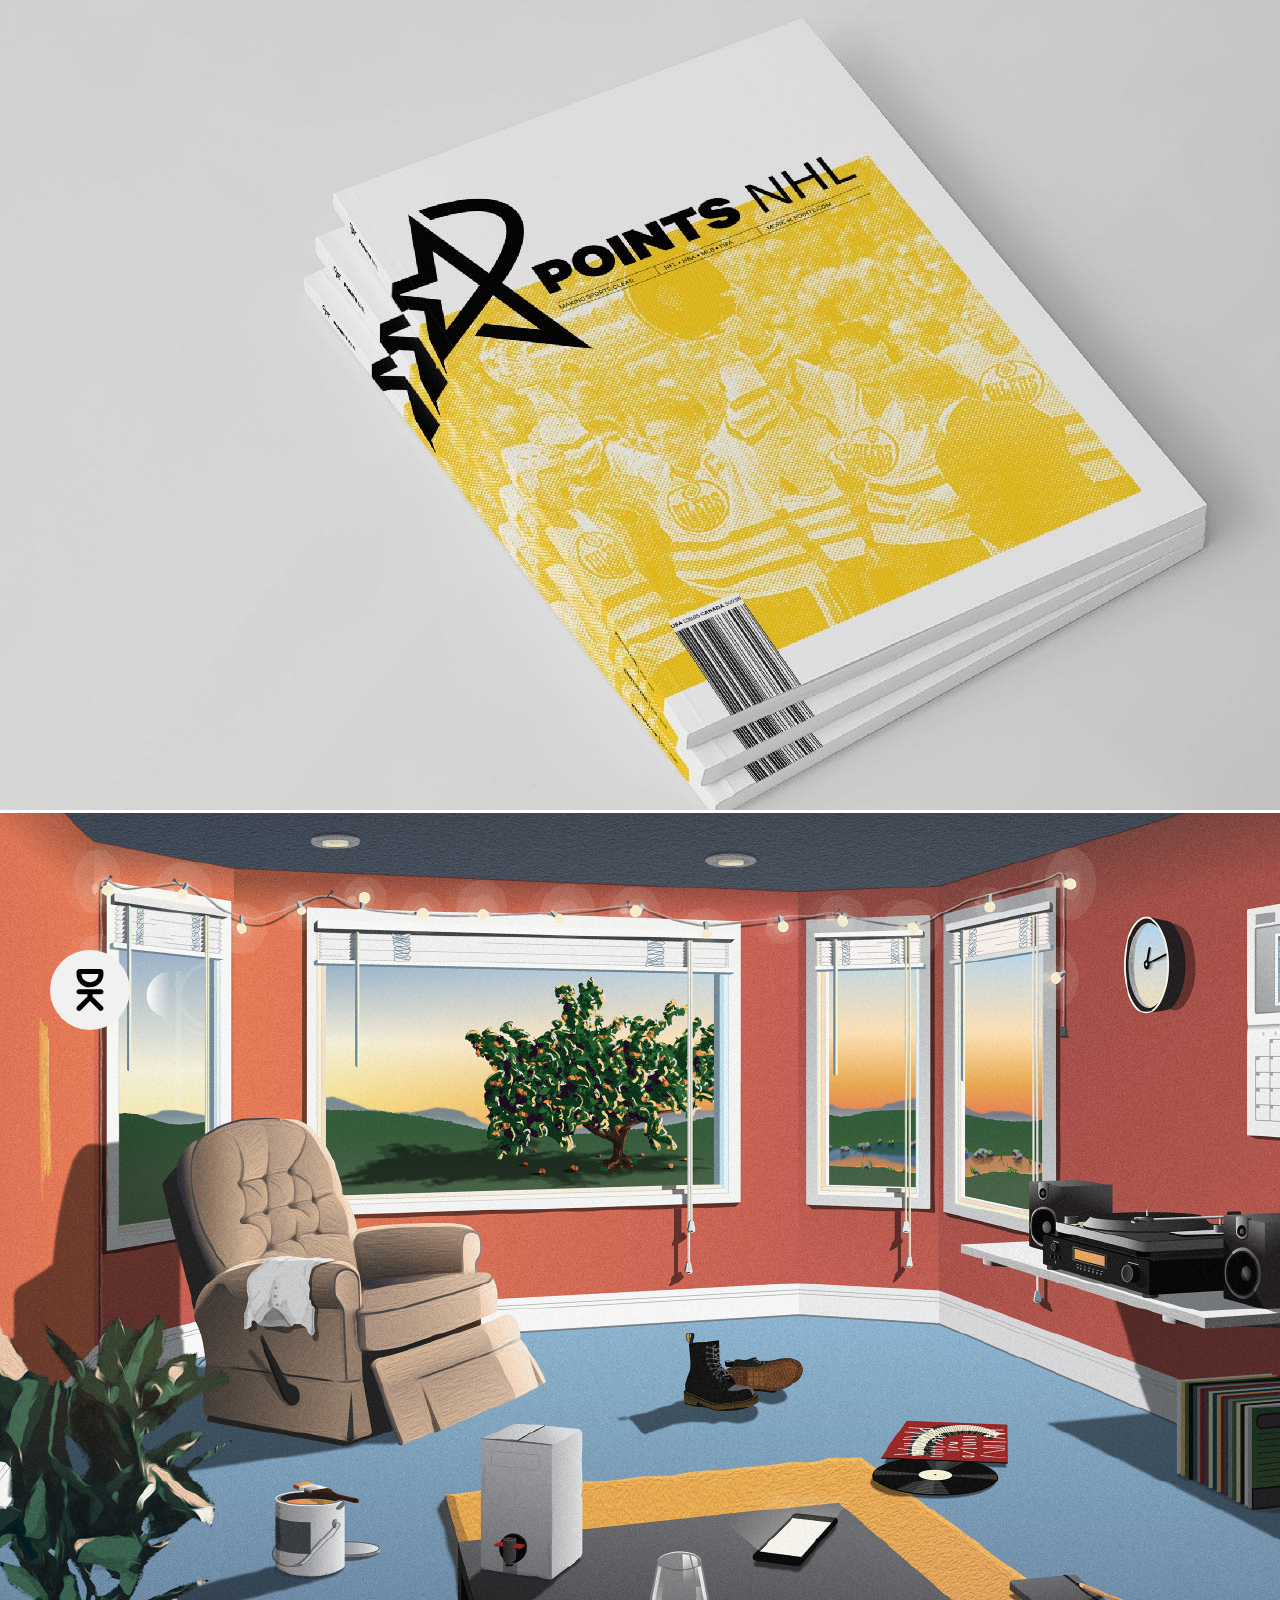
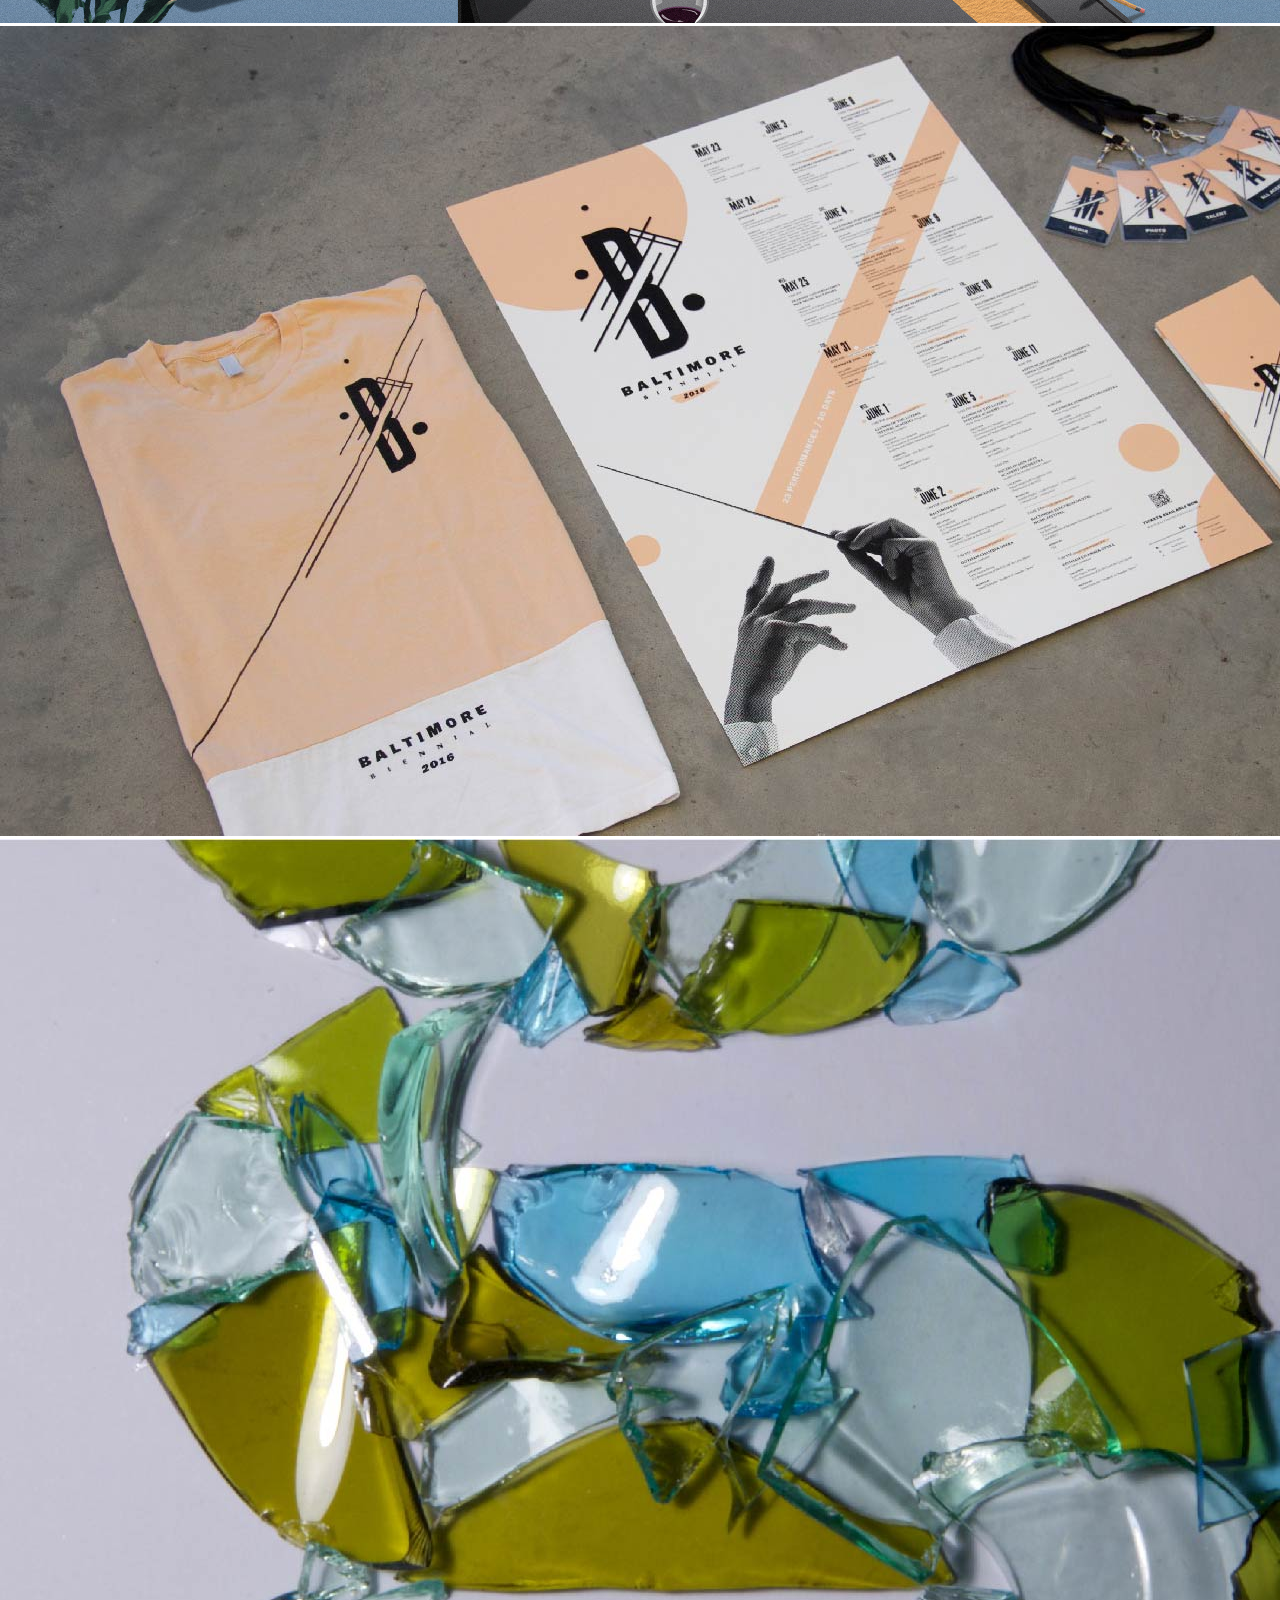
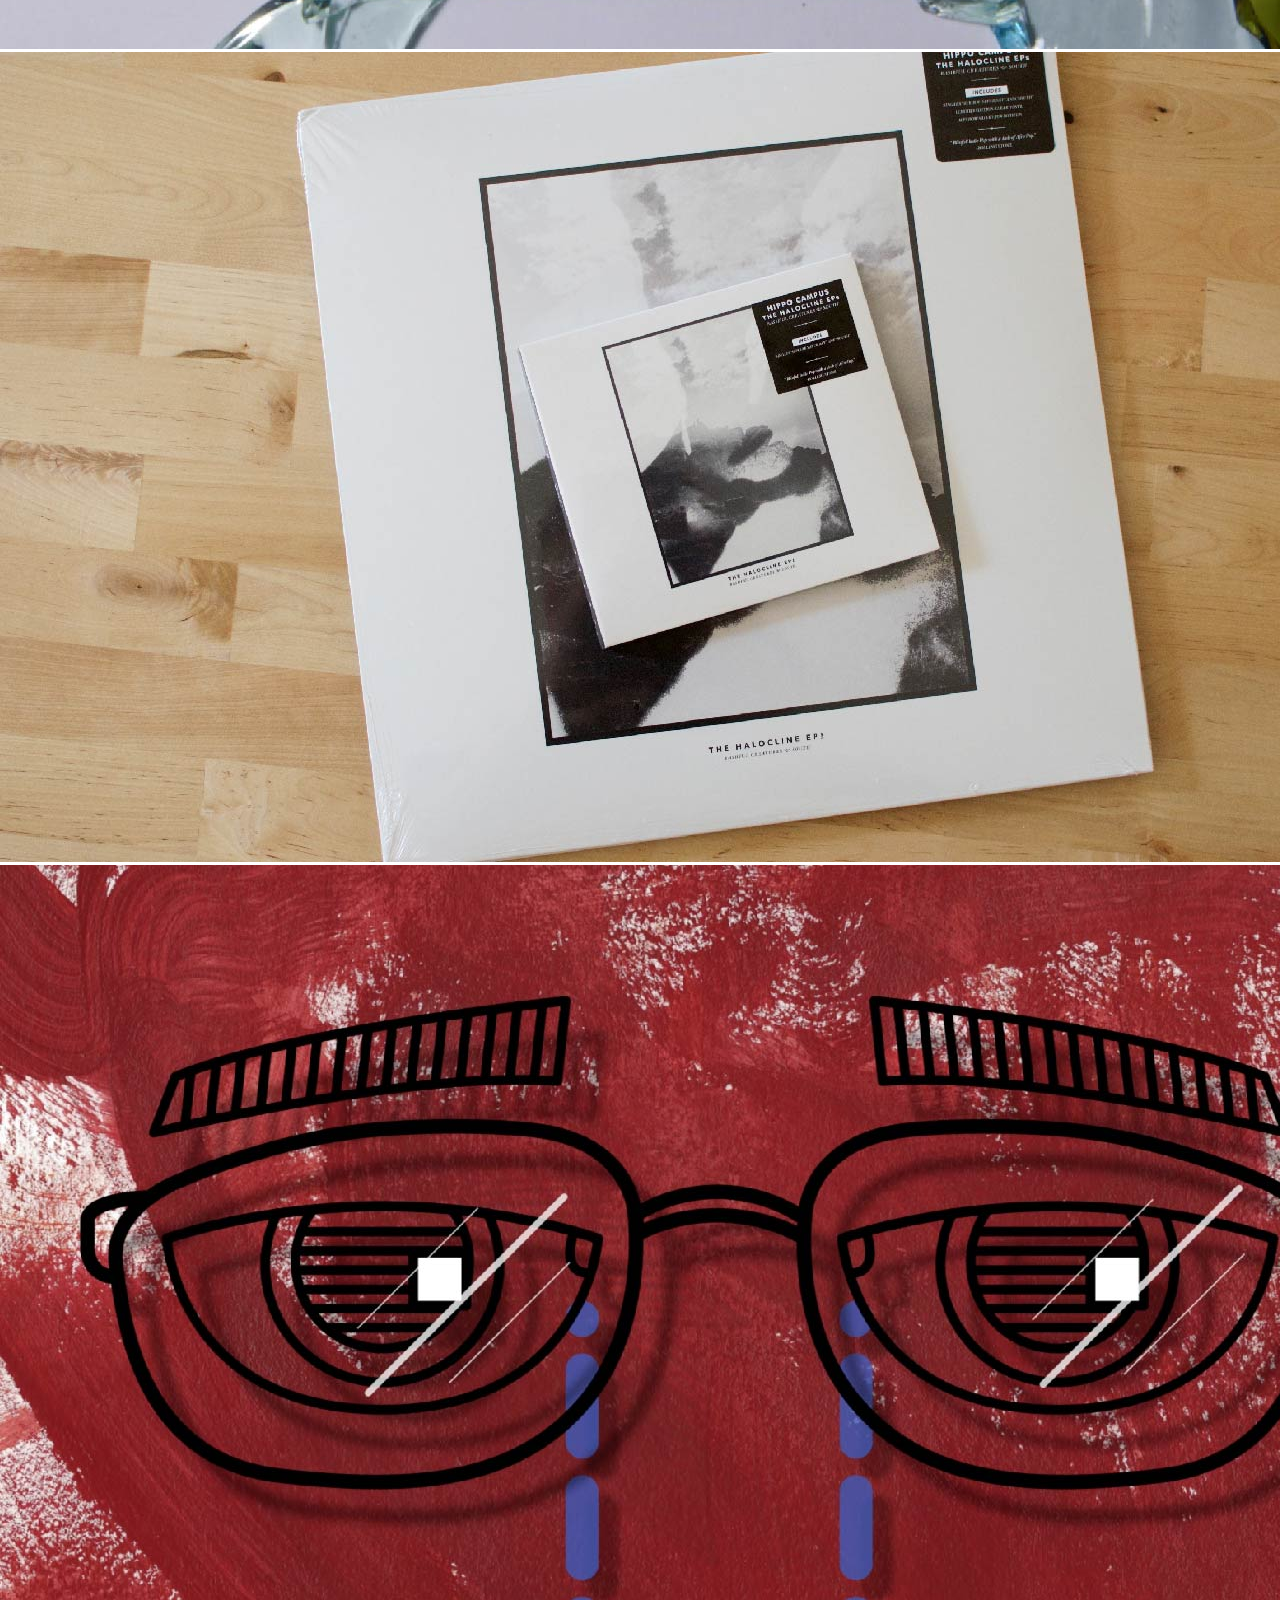
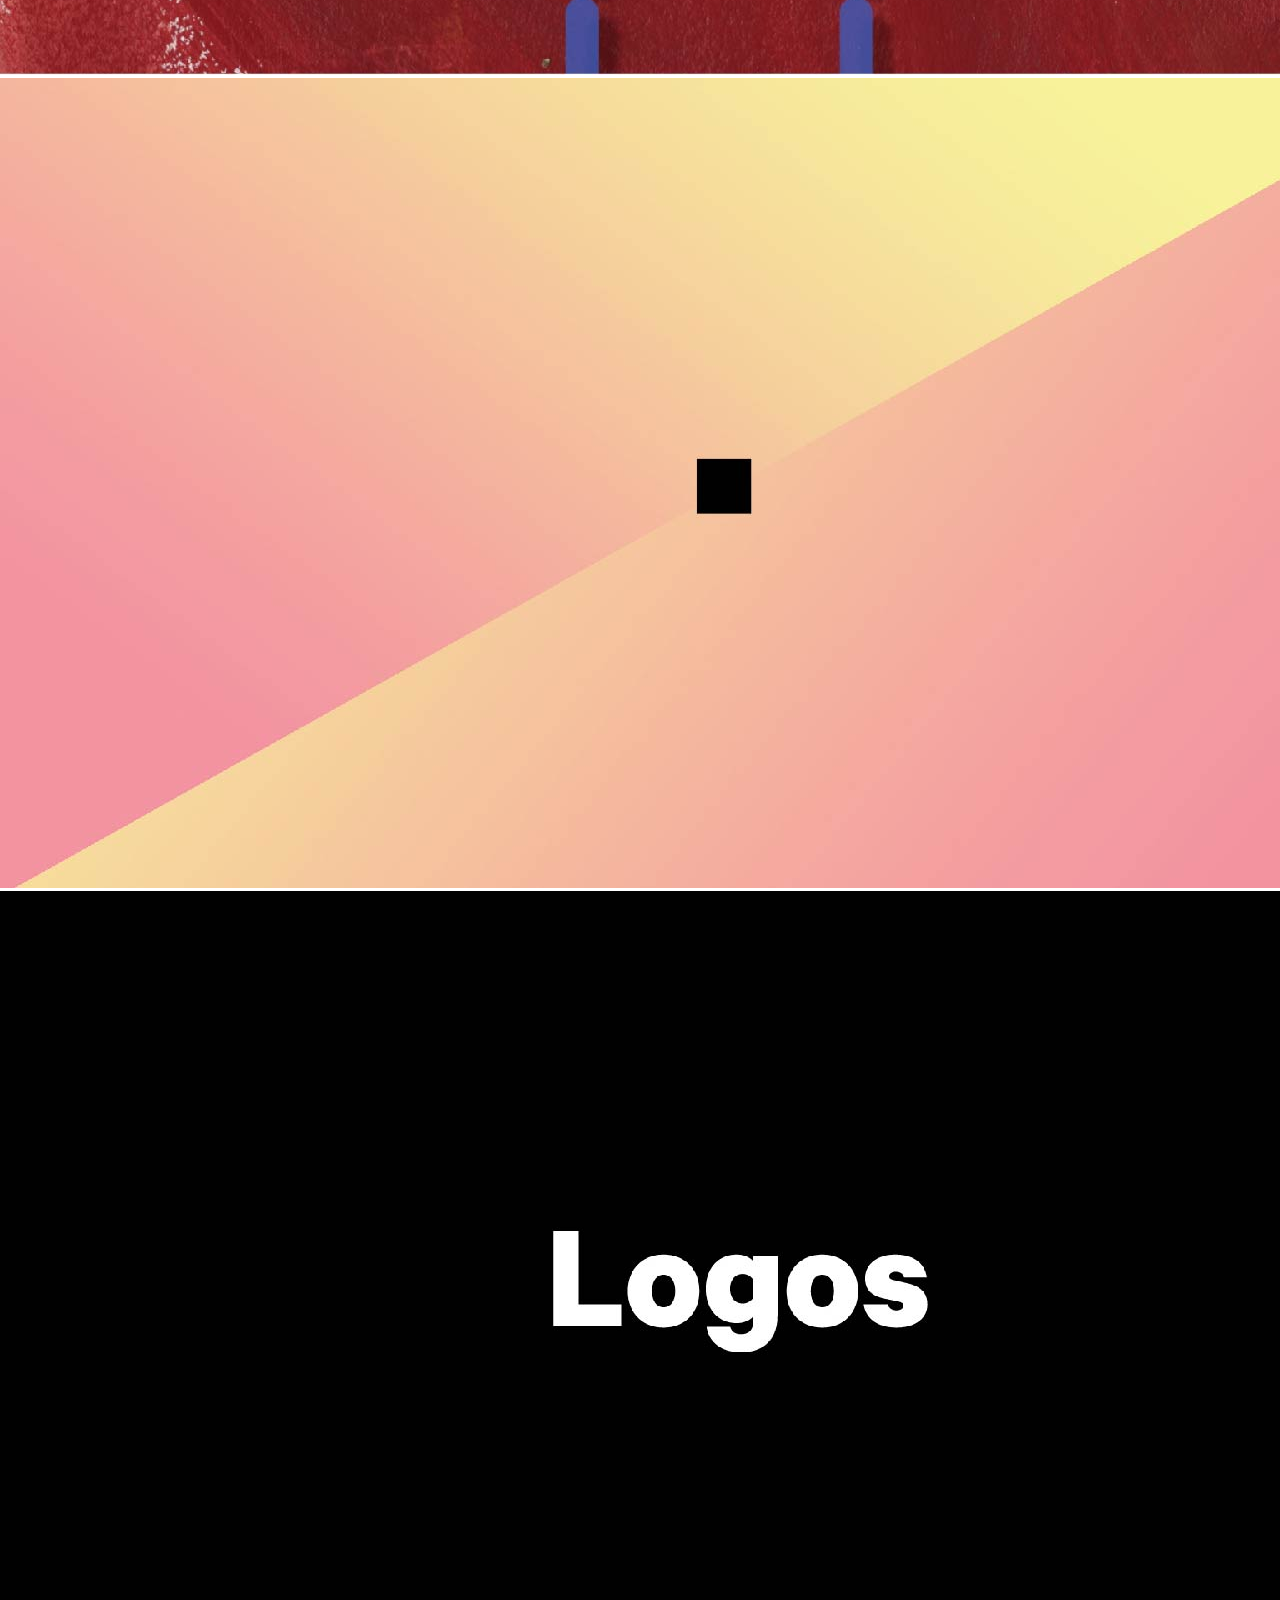
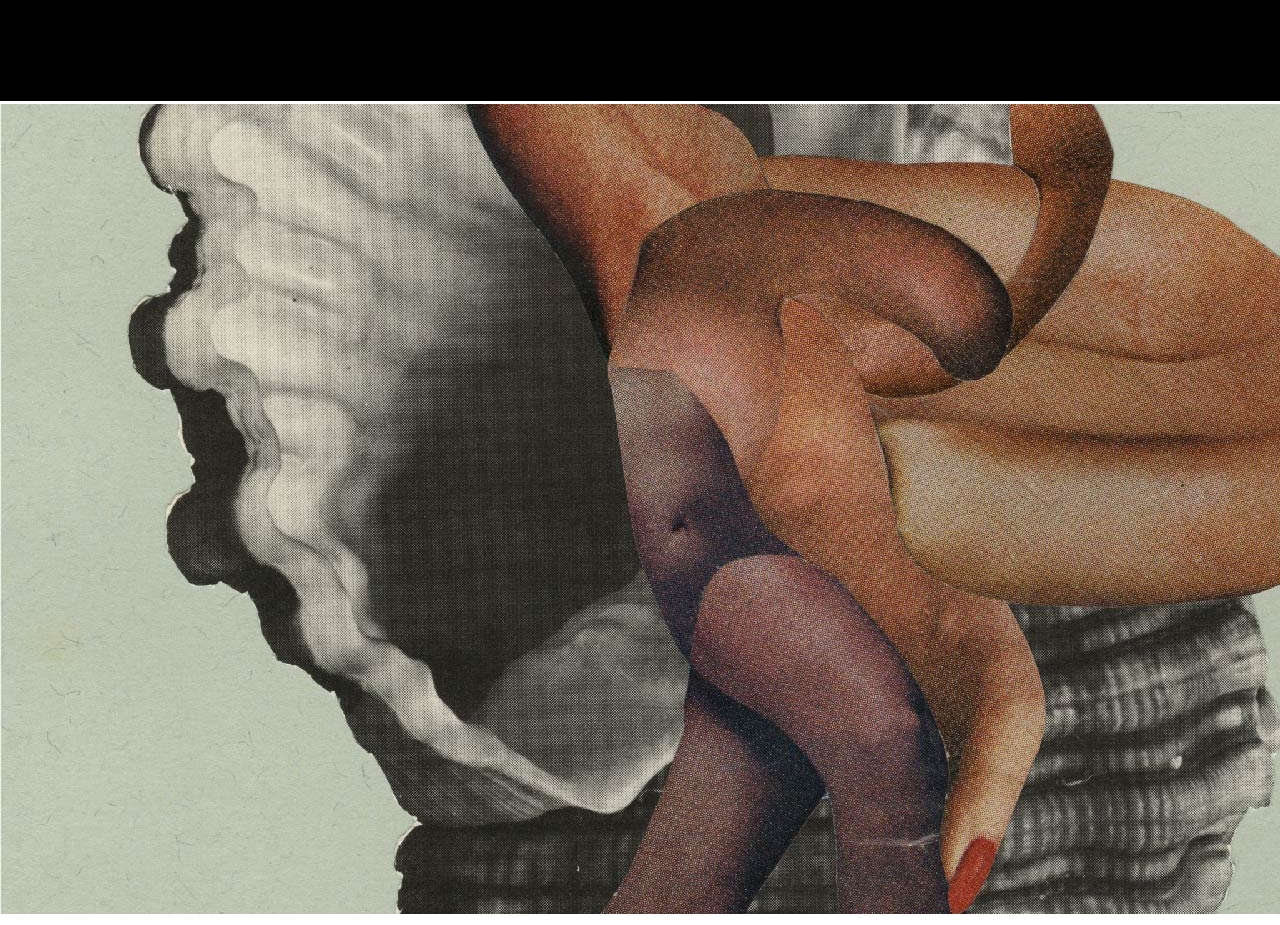
==== html/index.html @ ea343a78 "some file orginization" ====
<!DOCTYPE html>
<html lang="en">
<head>
  <meta charset="utf-8" name="viewport" content="width=device-width, initial-scale=1">
  <title> David Kramer </title>
  <!--[if lt IE 9]><script src="http://html5shim.googlecode.com/svn/truck/html5.js"></script><![end if]-->
  <link rel="shortcut icon" href="../images/ICONS/favicon.ico">
  <link href="https://fonts.googleapis.com/css?family=Anonymous+Pro|Inknut+Antiqua" rel="stylesheet">
  <link rel="stylesheet" href="../css/styles.css" >
</head>
<body>
  <script src="../js/dk_index.js"></script>
  <header>

      <!--DK LOGO NAVIGATION-->

      <nav id="nav_column">
        <div class="nav_content">
          <a href="dk_menu:about.html">
          <img class="logo" src="../images/DK_NAV.svg" alt="DK Logo and Navigation Button">
          </a>
        </div>
      </nav>
  </header>

  <main>

      <!--PROJECT IMAGES/LINKS-->
        <ul class="thumb_items">

          <li id ="thumb1">
          <a href="#">
            <img class="image" src="../images/Points_Thumb.jpg" alt="Sports Publication" />
          </a>
          </li>

          <li id ="thumb2">
          <a href="#">
            <img class="image" src="../images/Landmark_Thumb.png" alt="Illustrated Room" />
          </a>
          </li>

          <li id ="thumb3">
          <a href="#">
            <img class="image" src="../images/BB_Thumb.jpg" alt="Music Festival Collateral" />
          </a>
          </li>

          <li id ="thumb4">
          <a href="#">
            <img class="image" src="../images/Glass_Thumb.jpg" alt="Glass Lettering" />
          </a>
          </li>

          <li id ="thumb5">
          <a href="#">
            <img class="image" src="../images/HC_Thumb.jpg" alt="Vinyl Record and CD" />
          </a>
          </li>

          <li id ="thumb6">
          <a href="#">
            <img class="image" src="../images/GG_Thumb.jpg" alt="Great Gatsby Title Sequence" />
          </a>
          </li>

          <li id ="thumb7">
          <a href="#">
            <img class="image" src="../images/Detroit_Thumb.jpg" alt="Music Animation" />
          </a>
          </li>

          <li id ="thumb8">
          <a href="#">
            <img class="image" src="../images/Logo_Thumb.jpg" alt="Logos" />
          </a>
          </li>

          <li id ="thumb9">
          <a href="#">
            <img class="image" src="../images/Collage_Thumb.jpg" alt="Paper Collages" />
          </a>
          </li>

        </ul>

  </main>
  <footer>
  <!--BOTTOM NAV-->
  </footer>
</body>
<html>
---- css/styles.css ----
html, body, div, span, applet, object, iframe, h1, h2, h3, h4, h5, h6, p, blockquote, pre, a, abbr, acronym, address, big, cite, code, del, dfn, em, img, ins, kbd, q, s, samp, small, strike, strong, sub, sup, tt, var, b, u, i, center, dl, dt, dd, ol, ul, li, fieldset, form, label, legend, table, caption, tbody, tfoot, thead, tr, th, td, article, aside, canvas, details, embed, figure, figcaption, footer, header, hgroup, menu, nav, output, ruby, section, summary, time, mark, audio, video {
  margin: 0;
  padding: 0;
  border: 0;
  font-size: 100%;
  font: inherit;
  vertical-align: baseline;
}

article, aside, details, figcaption, figure, footer, header, hgroup, menu, nav, section {
  display: block;
}

body {
  line-height: 1;
  min-width: 850px;
}

html, body {
  min-width: 850px;
}

a {
  color: black;
  font-family: 'Inknut Antiqua', Georgia, serif;
  font-weight: bold;
  font-size: 12px;
  line-height: 15px;
  text-decoration: none;
  cursor: crosshair;
}

a:hover{
  color: #808284;
}

p {
  font-family: 'Anonymous Pro', monospace;
  font-size: 12px;
  line-height: 17px;
}

h1, h2, h3, h4, h5, h6 { /*reset for mobile browsers */

font-weight: normal;

}

h1 {
  font-family: 'Inknut Antiqua', Georgia, serif;
  font-weight: bold;
  font-size: 26px;
  line-height: 35px;
  margin-bottom: 15px;
  text-shadow: 0 0 0;
}

h2 {
  font-family: 'Inknut Antiqua', Georgia, serif;
  font-weight: medium;
  font-size: 17px;
  line-height: 25px;
  margin-bottom: 20px;
}

ul {
  list-style: none;
}

hr {
  width: 20px;
  border: 1px solid black;
}
}

/* INDEX PROJECT THUMBNAILS */

.thumb_items {
  list-style: none;
}

.thumb {
  float: left;
  width: 33.33%;
  max-height: 960px;
}

/* NAVIGATION */

  /* PARENT */

#nav_column {
  width: 300px;
  height: 100%;
  margin-top: 15px;
  margin-left: 15px;
  overflow: hidden;
  position: fixed;
  float: left;
  z-index: 999;
  align-content: center;
}

  /* CHILDREN */

.nav_content {
  width: 150px;
  height: 100%;
  padding-top: 35px;
  overflow: hidden;
  position: fixed;
  z-index: 999;
  align-content: center;
}

  /* GRANDCHILDREN */

.logo {
  width: 80px;
  height: 80px;
  cursor: crosshair;
  z-index: 999;
  margin: 0 auto;
  position: absolute;
  left: 50%;
  transform: translateX(-50%);
  transform-origin: center;
}

.logo:hover {
  transform:translateX(-50%) rotate(-45deg);

}
.nav_items {
  list-style: none;
  text-align: center;
  text-decoration: none;
  font-family: 'Inknut Antiqua', Georgia, serif;
  font-size: 12px;
  font-weight: bold;
  letter-spacing: 1px;
  line-height: 30px;
  margin-top: 95px;
  cursor: crosshair;
}

.nav_items:hover{
  color: #808284;
}

  /* NAVIGATION MEDIA QUERIES */

@media screen and (max-width: 850px) {

  #nav_column {
    width: 100%;
    height: 180px;
    z-index: 999;
    position: fixed;
  }

  .nav_content {
    width: 100%;
    height: 180px;
    z-index: 999;
    align-content: left;
  }

  .nav_items li {
    display: inline-block;
    margin-right: 20px;
    margin-top: 82px;
  }

  .nav_items {
    padding-left: 64px;
    display: inline;
  }

  .logo {
    left:75px;
    transform: translateX(-50%);
  }
}

/* ABOUT SECTION */

  /* PARENT */

#about {
  width: 80%;
  height: 100%;
  padding-left: 8%;
  margin-left: 20%;
  box-sizing: border-box;
  border: 15px solid white;
  overflow: scroll;
  background-color: #f1f1f2;
  background-size: cover;
  position: fixed;
  float: right;
  z-index: 990;
}

  /* CHILDREN */

.about_content {
  max-width: 600px;
  margin-right: 8%;
  margin-top: 50px;
}

  /* GRANDCHILDREN */

.myface {
  width: 300px;
  height: 300px;
  margin-top: 75px;
  margin-bottom: 50px;
}

.mail_icon {
  width: 35px;
  padding-top: 20px;
}

.insta_icon {
  width: 28px;
  padding-top: 20px;
}

.work_experience {
  padding-top: 50px;
}

.download_icon {
  height: 35px;
  padding-top: 20px;
  padding-bottom: 50px;
}

.legal {
  left: 25px;
  bottom: 25px;
  position: fixed;
  display: block;
  z-index: 999;
  background-color: white;
}

@media screen and (max-width: 850px) {
  #about {
  width: 100%;
  margin-top: 180px;
  margin-bottom: 315px;
  z-index: 990;
  float: left;
  left: 0;
  margin-left: 0;
  display: block;
  }

  .legal {
  width: 100%;
  height: 35px;
  text-align: center;
  left: 0px;
  bottom: 0px;
  padding-top: 15px;
  position: absolute;
  }
}

#photos {
   /* Prevent vertical gaps */
   /*line-height: 0;

   -webkit-column-count: 3;
   -webkit-column-gap:   0px;
   -moz-column-count:    3;
   -moz-column-gap:      0px;
   column-count:         3;
   column-gap:           0px;
   width: 100%;
   z-index: -999
}

#photos img {
  /* Just in case there are inline attributes */
  /*width: 100% !important;
  height: auto !important;
}

@media (max-width: 1200px) {
  #photos {
  -moz-column-count:    3;
  -webkit-column-count: 3;
  column-count:         3;
  }
}
@media (max-width: 1200px) {
  #photos {
  -moz-column-count:    1;
  -webkit-column-count: 1;
  column-count:         1;
  }
}
@media (max-width: 400px) {
  #photos {
  -moz-column-count:    1;
  -webkit-column-count: 1;
  column-count:         1;
  }
}*/

body {
  margin: 0;
  padding: 0;
}
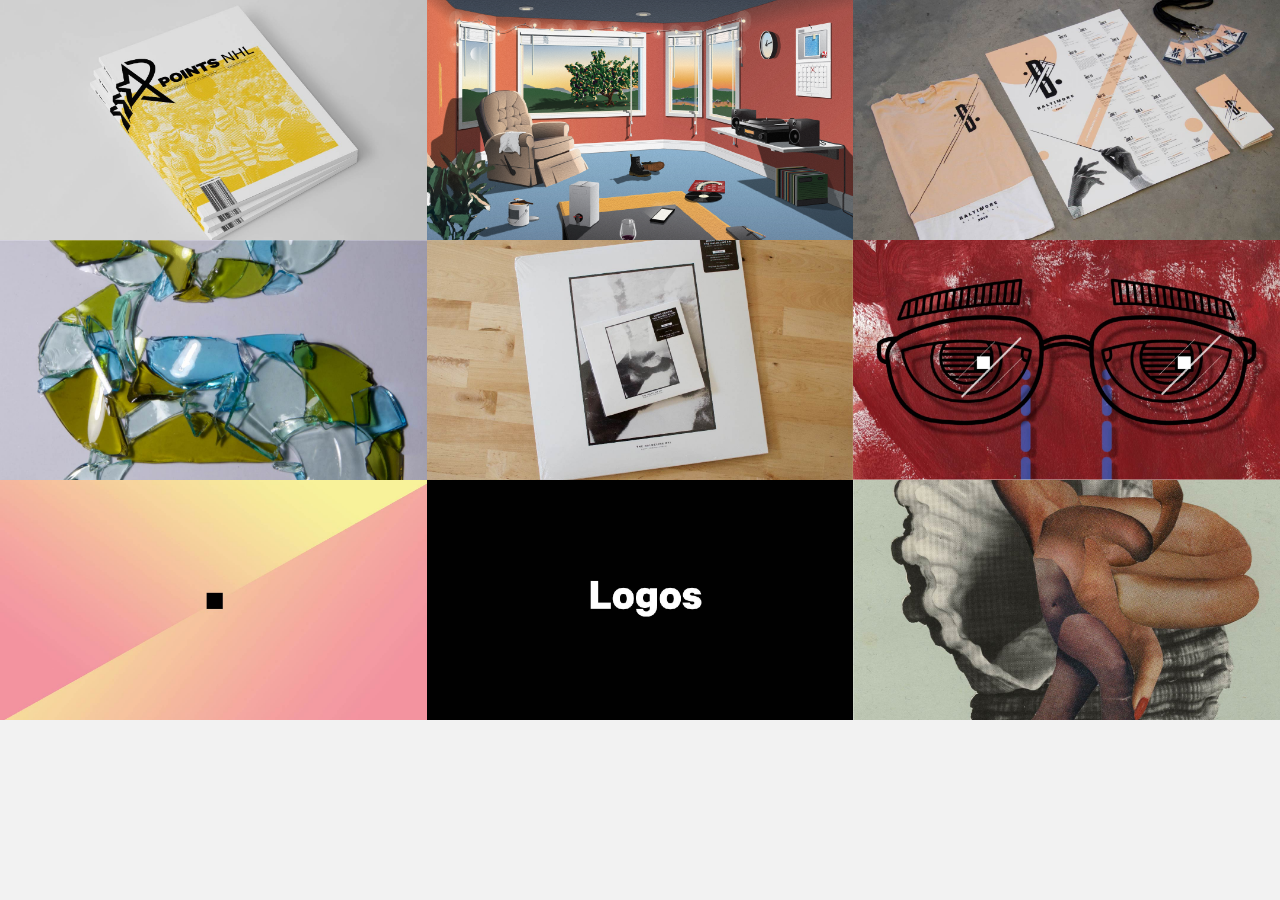
==== commit aedef338: "adding in bourbon and a new architecture" ====
--- a/html/index.html
+++ b/html/index.html
@@ -28,55 +28,55 @@
       <!--PROJECT IMAGES/LINKS-->
         <ul class="thumb_items">
 
-          <li id ="thumb1">
+          <li class ="thumb">
           <a href="#">
             <img class="image" src="../images/Points_Thumb.jpg" alt="Sports Publication" />
           </a>
           </li>
 
-          <li id ="thumb2">
+          <li class ="thumb">
           <a href="#">
             <img class="image" src="../images/Landmark_Thumb.png" alt="Illustrated Room" />
           </a>
           </li>
 
-          <li id ="thumb3">
+          <li class ="thumb">
           <a href="#">
             <img class="image" src="../images/BB_Thumb.jpg" alt="Music Festival Collateral" />
           </a>
           </li>
 
-          <li id ="thumb4">
+          <li class ="thumb">
           <a href="#">
             <img class="image" src="../images/Glass_Thumb.jpg" alt="Glass Lettering" />
           </a>
           </li>
 
-          <li id ="thumb5">
+          <li class ="thumb">
           <a href="#">
             <img class="image" src="../images/HC_Thumb.jpg" alt="Vinyl Record and CD" />
           </a>
           </li>
 
-          <li id ="thumb6">
+          <li class ="thumb">
           <a href="#">
             <img class="image" src="../images/GG_Thumb.jpg" alt="Great Gatsby Title Sequence" />
           </a>
           </li>
 
-          <li id ="thumb7">
+          <li class ="thumb">
           <a href="#">
             <img class="image" src="../images/Detroit_Thumb.jpg" alt="Music Animation" />
           </a>
           </li>
 
-          <li id ="thumb8">
+          <li class ="thumb">
           <a href="#">
             <img class="image" src="../images/Logo_Thumb.jpg" alt="Logos" />
           </a>
           </li>
 
-          <li id ="thumb9">
+          <li class ="thumb">
           <a href="#">
             <img class="image" src="../images/Collage_Thumb.jpg" alt="Paper Collages" />
           </a>
--- a/css/styles.css
+++ b/css/styles.css
@@ -1,24 +1,30 @@
- html, body, div, span, applet, object, iframe, h1, h2, h3, h4, h5, h6, p, blockquote, pre, a, abbr, acronym, address, big, cite, code, del, dfn, em, img, ins, kbd, q, s, samp, small, strike, strong, sub, sup, tt, var, b, u, i, center, dl, dt, dd, ol, ul, li, fieldset, form, label, legend, table, caption, tbody, tfoot, thead, tr, th, td, article, aside, canvas, details, embed, figure, figcaption, footer, header, hgroup, menu, nav, output, ruby, section, summary, time, mark, audio, video {
+html {
+  box-sizing: border-box; }
+
+*, *::after, *::before {
+  box-sizing: inherit; }
+
+.thumb {
+  width: 33.33% auto;
+  float: left; }
+
+html, body, div, span, applet, object, iframe, h1, h2, h3, h4, h5, h6, p, blockquote, pre, a, abbr, acronym, address, big, cite, code, del, dfn, em, img, ins, kbd, q, s, samp, small, strike, strong, sub, sup, tt, var, b, u, i, center, dl, dt, dd, ol, ul, li, fieldset, form, label, legend, table, caption, tbody, tfoot, thead, tr, th, td, article, aside, canvas, details, embed, figure, figcaption, footer, header, hgroup, menu, nav, output, ruby, section, summary, time, mark, audio, video {
   margin: 0;
   padding: 0;
   border: 0;
   font-size: 100%;
   font: inherit;
-  vertical-align: baseline;
-}
+  vertical-align: baseline; }
 
 article, aside, details, figcaption, figure, footer, header, hgroup, menu, nav, section {
-  display: block;
-}
+  display: block; }
 
 body {
   line-height: 1;
-  min-width: 850px;
-}
+  min-width: 850px; }
 
 html, body {
-  min-width: 850px;
-}
+  min-width: 850px; }
 
 a {
   color: black;
@@ -27,24 +33,19 @@
   font-size: 12px;
   line-height: 15px;
   text-decoration: none;
-  cursor: crosshair;
-}
-
-a:hover{
-  color: #808284;
-}
+  cursor: crosshair; }
+
+a:hover {
+  color: #808284; }
 
 p {
   font-family: 'Anonymous Pro', monospace;
   font-size: 12px;
-  line-height: 17px;
-}
-
-h1, h2, h3, h4, h5, h6 { /*reset for mobile browsers */
-
-font-weight: normal;
-
-}
+  line-height: 17px; }
+
+h1, h2, h3, h4, h5, h6 {
+  /*reset for mobile browsers */
+  font-weight: normal; }
 
 h1 {
   font-family: 'Inknut Antiqua', Georgia, serif;
@@ -52,43 +53,63 @@
   font-size: 26px;
   line-height: 35px;
   margin-bottom: 15px;
-  text-shadow: 0 0 0;
-}
+  text-shadow: 0 0 0; }
 
 h2 {
   font-family: 'Inknut Antiqua', Georgia, serif;
   font-weight: medium;
   font-size: 17px;
   line-height: 25px;
-  margin-bottom: 20px;
-}
+  margin-bottom: 20px; }
 
 ul {
-  list-style: none;
-}
+  list-style: none; }
 
 hr {
   width: 20px;
-  border: 1px solid black;
-}
-}
-
-/* INDEX PROJECT THUMBNAILS */
-
+  border: 1px solid black; }
+
+/* HOME PROJECT THUMBNAILS */
 .thumb_items {
-  list-style: none;
-}
-
-.thumb {
+  width: 100%;
+  height: 100%;
+  overflow: scroll;
+  background-color: #f2f2f2;
+  background-size: cover;
+  position: fixed;
+  float: left;
+  z-index: 990; }
+  .thumb_items li {
+    display: block;
+    box-sizing: border-box;
+    margin: 0;
+    padding: 0;
+    /*border: 1px dotted #f00;*/
+    position: relative;
+    width: 33.33%;
+    float: left;
+    color: #fff;
+    font-size: 75%;
+    /*overflow: hidden;*/ }
+  .thumb_items a img {
+    width: 100%;
+    height: auto;
+    display: block;
+    z-index: 15; }
+
+/*.thumb {
   float: left;
   width: 33.33%;
-  max-height: 960px;
-}
-
+  height: 33.33%;
+  display: flex;
+  overflow: hidden;
+  img{
+    align-items: center;
+    size: 100%;
+  }
+}*/
 /* NAVIGATION */
-
-  /* PARENT */
-
+/* PARENT */
 #nav_column {
   width: 300px;
   height: 100%;
@@ -98,11 +119,11 @@
   position: fixed;
   float: left;
   z-index: 999;
-  align-content: center;
-}
-
-  /* CHILDREN */
-
+  -webkit-align-content: center;
+  -ms-flex-line-pack: center;
+  align-content: center; }
+
+/* CHILDREN */
 .nav_content {
   width: 150px;
   height: 100%;
@@ -110,11 +131,11 @@
   overflow: hidden;
   position: fixed;
   z-index: 999;
-  align-content: center;
-}
-
-  /* GRANDCHILDREN */
-
+  -webkit-align-content: center;
+  -ms-flex-line-pack: center;
+  align-content: center; }
+
+/* GRANDCHILDREN */
 .logo {
   width: 80px;
   height: 80px;
@@ -123,14 +144,18 @@
   margin: 0 auto;
   position: absolute;
   left: 50%;
+  -webkit-transform: translateX(-50%);
+  -ms-transform: translateX(-50%);
   transform: translateX(-50%);
-  transform-origin: center;
-}
+  -webkit-transform-origin: center;
+  -ms-transform-origin: center;
+  transform-origin: center; }
 
 .logo:hover {
-  transform:translateX(-50%) rotate(-45deg);
-
-}
+  -webkit-transform: translateX(-50%) rotate(-45deg);
+  -ms-transform: translateX(-50%) rotate(-45deg);
+  transform: translateX(-50%) rotate(-45deg); }
+
 .nav_items {
   list-style: none;
   text-align: center;
@@ -141,52 +166,40 @@
   letter-spacing: 1px;
   line-height: 30px;
   margin-top: 95px;
-  cursor: crosshair;
-}
-
-.nav_items:hover{
-  color: #808284;
-}
-
-  /* NAVIGATION MEDIA QUERIES */
-
+  cursor: crosshair; }
+
+.nav_items:hover {
+  color: #808284; }
+
+/* NAVIGATION MEDIA QUERIES */
 @media screen and (max-width: 850px) {
-
   #nav_column {
     width: 100%;
     height: 180px;
     z-index: 999;
-    position: fixed;
-  }
-
+    position: fixed; }
   .nav_content {
     width: 100%;
     height: 180px;
     z-index: 999;
-    align-content: left;
-  }
-
+    -webkit-align-content: left;
+    -ms-flex-line-pack: left;
+    align-content: left; }
   .nav_items li {
     display: inline-block;
     margin-right: 20px;
-    margin-top: 82px;
-  }
-
+    margin-top: 82px; }
   .nav_items {
     padding-left: 64px;
-    display: inline;
-  }
-
+    display: inline; }
   .logo {
-    left:75px;
-    transform: translateX(-50%);
-  }
-}
+    left: 75px;
+    -webkit-transform: translateX(-50%);
+    -ms-transform: translateX(-50%);
+    transform: translateX(-50%); } }
 
 /* ABOUT SECTION */
-
-  /* PARENT */
-
+/* PARENT */
 #about {
   width: 80%;
   height: 100%;
@@ -195,49 +208,40 @@
   box-sizing: border-box;
   border: 15px solid white;
   overflow: scroll;
-  background-color: #f1f1f2;
+  background-color: #f2f2f2;
   background-size: cover;
   position: fixed;
   float: right;
-  z-index: 990;
-}
-
-  /* CHILDREN */
-
+  z-index: 990; }
+
+/* CHILDREN */
 .about_content {
   max-width: 600px;
   margin-right: 8%;
-  margin-top: 50px;
-}
-
-  /* GRANDCHILDREN */
-
+  margin-top: 50px; }
+
+/* GRANDCHILDREN */
 .myface {
   width: 300px;
   height: 300px;
   margin-top: 75px;
-  margin-bottom: 50px;
-}
+  margin-bottom: 50px; }
 
 .mail_icon {
   width: 35px;
-  padding-top: 20px;
-}
+  padding-top: 20px; }
 
 .insta_icon {
   width: 28px;
-  padding-top: 20px;
-}
+  padding-top: 20px; }
 
 .work_experience {
-  padding-top: 50px;
-}
+  padding-top: 50px; }
 
 .download_icon {
   height: 35px;
   padding-top: 20px;
-  padding-bottom: 50px;
-}
+  padding-bottom: 50px; }
 
 .legal {
   left: 25px;
@@ -245,75 +249,27 @@
   position: fixed;
   display: block;
   z-index: 999;
-  background-color: white;
-}
+  background-color: white; }
 
 @media screen and (max-width: 850px) {
   #about {
-  width: 100%;
-  margin-top: 180px;
-  margin-bottom: 315px;
-  z-index: 990;
-  float: left;
-  left: 0;
-  margin-left: 0;
-  display: block;
-  }
-
+    width: 100%;
+    margin-top: 180px;
+    margin-bottom: 315px;
+    z-index: 990;
+    float: left;
+    left: 0;
+    margin-left: 0;
+    display: block; }
   .legal {
-  width: 100%;
-  height: 35px;
-  text-align: center;
-  left: 0px;
-  bottom: 0px;
-  padding-top: 15px;
-  position: absolute;
-  }
-}
-
-#photos {
-   /* Prevent vertical gaps */
-   /*line-height: 0;
-
-   -webkit-column-count: 3;
-   -webkit-column-gap:   0px;
-   -moz-column-count:    3;
-   -moz-column-gap:      0px;
-   column-count:         3;
-   column-gap:           0px;
-   width: 100%;
-   z-index: -999
-}
-
-#photos img {
-  /* Just in case there are inline attributes */
-  /*width: 100% !important;
-  height: auto !important;
-}
-
-@media (max-width: 1200px) {
-  #photos {
-  -moz-column-count:    3;
-  -webkit-column-count: 3;
-  column-count:         3;
-  }
-}
-@media (max-width: 1200px) {
-  #photos {
-  -moz-column-count:    1;
-  -webkit-column-count: 1;
-  column-count:         1;
-  }
-}
-@media (max-width: 400px) {
-  #photos {
-  -moz-column-count:    1;
-  -webkit-column-count: 1;
-  column-count:         1;
-  }
-}*/
+    width: 100%;
+    height: 35px;
+    text-align: center;
+    left: 0px;
+    bottom: 0px;
+    padding-top: 15px;
+    position: absolute; } }
 
 body {
   margin: 0;
-  padding: 0;
-}
+  padding: 0; }
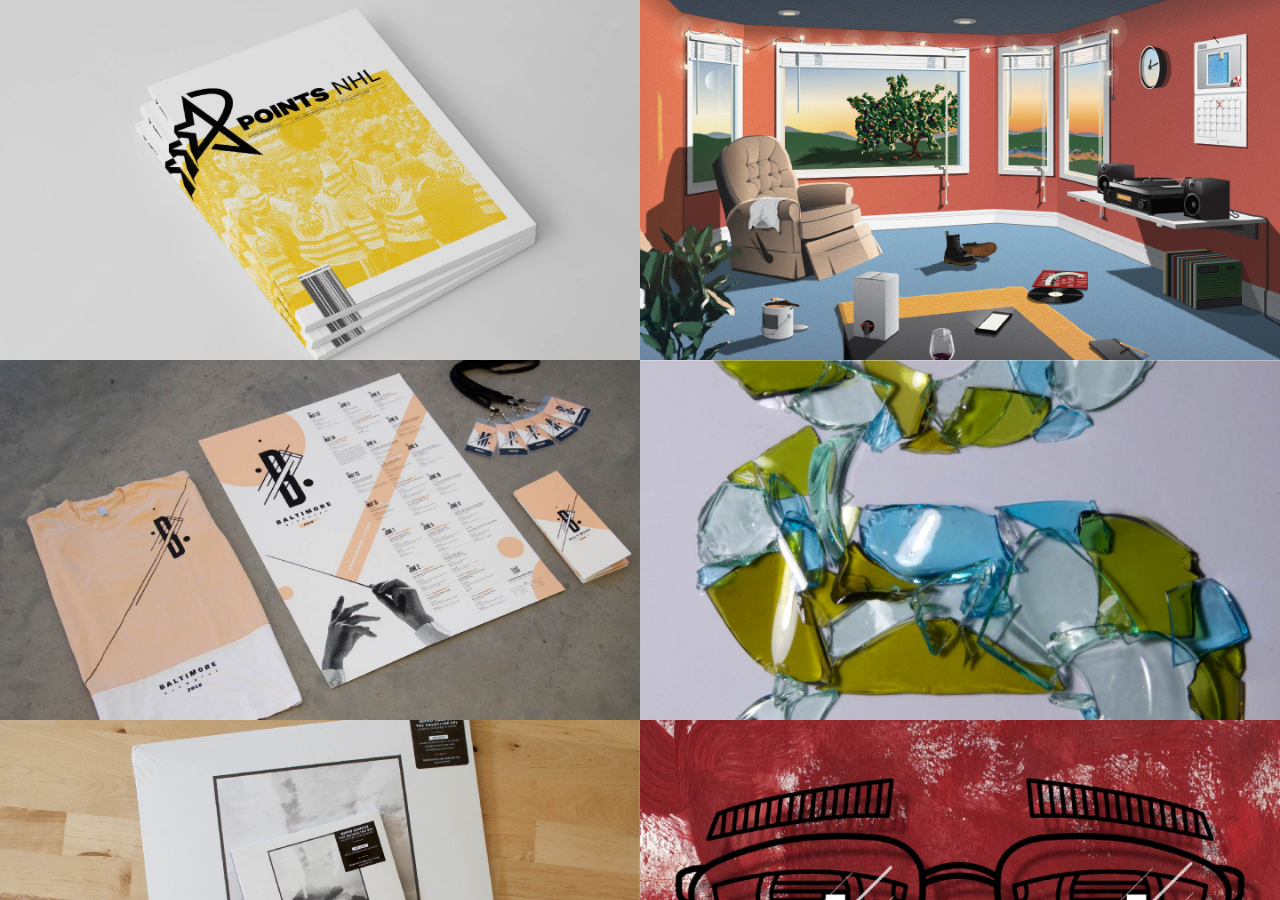
==== commit fcf1f64f: "Class edits" ====
--- a/html/index.html
+++ b/html/index.html
@@ -82,7 +82,23 @@
           </a>
           </li>
 
-        </ul>
+          <li class ="thumb">
+          <a href="#">
+            <img class="image" src="../images/Points_Thumb.jpg" alt="Sports Publication" />
+          </a>
+          </li>
+
+          <li class ="thumb">
+          <a href="#">
+            <img class="image" src="../images/Landmark_Thumb.png" alt="Illustrated Room" />
+          </a>
+          </li>
+
+          <li class ="thumb">
+          <a href="#">
+            <img class="image" src="../images/BB_Thumb.jpg" alt="Music Festival Collateral" />
+          </a>
+          </li>
 
   </main>
   <footer>
--- a/css/styles.css
+++ b/css/styles.css
@@ -3,10 +3,6 @@
 
 *, *::after, *::before {
   box-sizing: inherit; }
-
-.thumb {
-  width: 33.33% auto;
-  float: left; }
 
 html, body, div, span, applet, object, iframe, h1, h2, h3, h4, h5, h6, p, blockquote, pre, a, abbr, acronym, address, big, cite, code, del, dfn, em, img, ins, kbd, q, s, samp, small, strike, strong, sub, sup, tt, var, b, u, i, center, dl, dt, dd, ol, ul, li, fieldset, form, label, legend, table, caption, tbody, tfoot, thead, tr, th, td, article, aside, canvas, details, embed, figure, figcaption, footer, header, hgroup, menu, nav, output, ruby, section, summary, time, mark, audio, video {
   margin: 0;
@@ -26,6 +22,15 @@
 html, body {
   min-width: 850px; }
 
+.container {
+  max-width: 100%;
+  margin-left: auto;
+  margin-right: auto; }
+  .container::after {
+    clear: both;
+    content: "";
+    display: block; }
+
 a {
   color: black;
   font-family: 'Inknut Antiqua', Georgia, serif;
@@ -80,34 +85,42 @@
   float: left;
   z-index: 990; }
   .thumb_items li {
+    float: left;
+    display: block;
+    margin-right: 0%;
+    width: 33.33333%;
     display: block;
     box-sizing: border-box;
     margin: 0;
     padding: 0;
     /*border: 1px dotted #f00;*/
     position: relative;
-    width: 33.33%;
     float: left;
-    color: #fff;
-    font-size: 75%;
     /*overflow: hidden;*/ }
+    .thumb_items li:last-child {
+      margin-right: 0; }
+    @media screen and (max-width: 1435px) {
+      .thumb_items li {
+        float: left;
+        display: block;
+        margin-right: 0%;
+        width: 50%; }
+        .thumb_items li:last-child {
+          margin-right: 0; } }
+    @media screen and (max-width: 850px) {
+      .thumb_items li {
+        float: left;
+        display: block;
+        margin-right: 0%;
+        width: 100%; }
+        .thumb_items li:last-child {
+          margin-right: 0; } }
   .thumb_items a img {
     width: 100%;
     height: auto;
     display: block;
     z-index: 15; }
 
-/*.thumb {
-  float: left;
-  width: 33.33%;
-  height: 33.33%;
-  display: flex;
-  overflow: hidden;
-  img{
-    align-items: center;
-    size: 100%;
-  }
-}*/
 /* NAVIGATION */
 /* PARENT */
 #nav_column {
